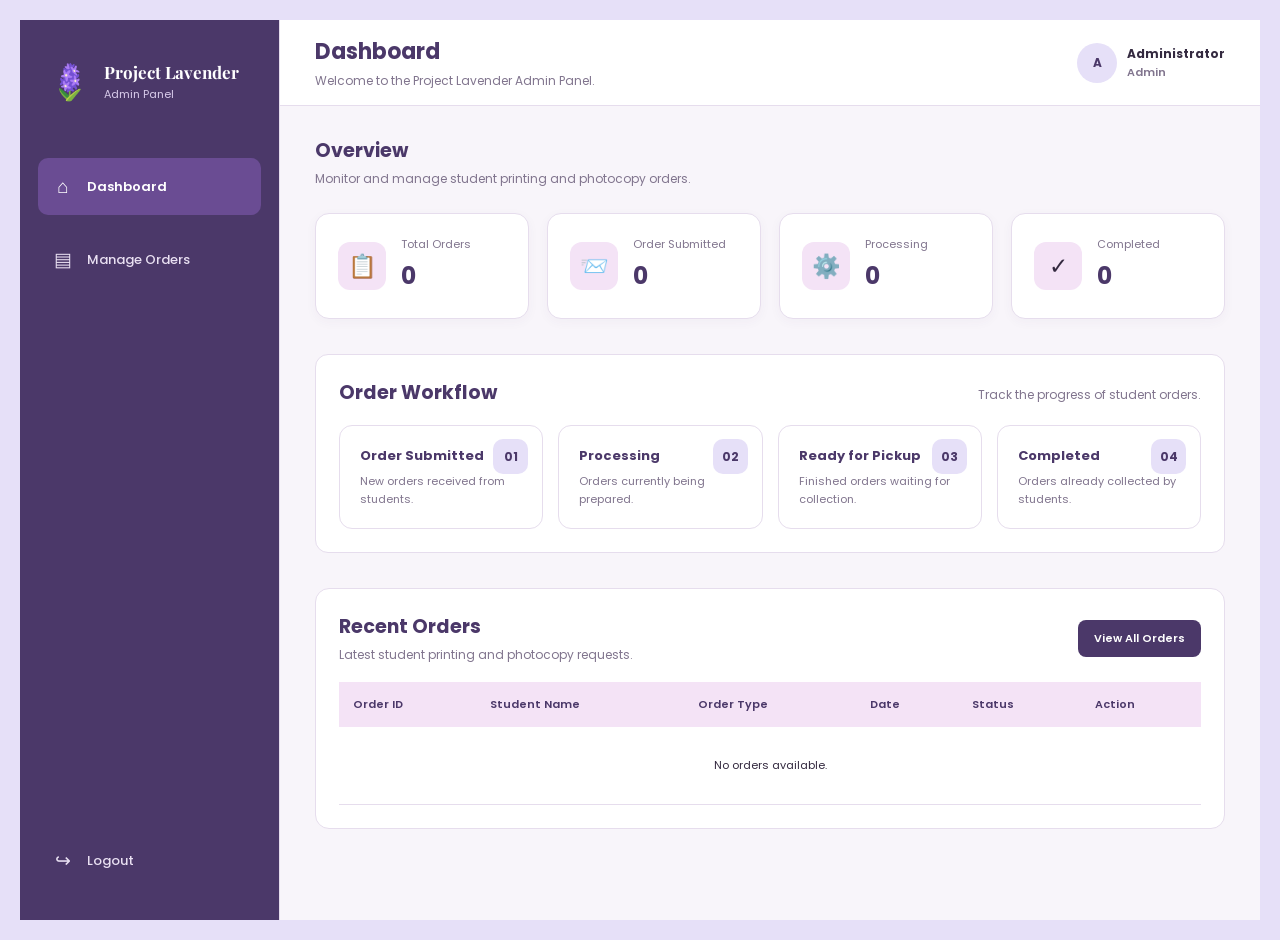
==== admin_dashboard.html @ f56827df "Add files via upload" ====
<!DOCTYPE html>
<html lang="en">
<head>
    <meta charset="UTF-8">
    <meta name="viewport" content="width=device-width, initial-scale=1.0">
    <meta name="theme-color" content="#E6E0F8">

    <title>Admin Dashboard | Project Lavender</title>

    <link rel="stylesheet" href="admin.css">
    <link href="https://fonts.googleapis.com/css2?family=Poppins:wght@400;500;600;700&family=Playfair+Display:wght@600;700&display=swap" rel="stylesheet">
</head>
<body>

    <div class="admin-container">

        <aside class="sidebar" id="sidebar">

            <div class="sidebar-brand">
                <span class="brand-icon">🪻</span>
                <div>
                    <h2>Project Lavender</h2>
                    <p>Admin Panel</p>
                </div>
            </div>

            <nav class="sidebar-nav">
                <a href="admin_dashboard.html" class="nav-link active">
                    <span>⌂</span>
                    Dashboard
                </a>

                <a href="admin_order.html" class="nav-link">
                    <span>▤</span>
                    Manage Orders
                </a>
            </nav>

            <div class="sidebar-bottom">
                <a href="admin_login.html" class="nav-link" id="logoutBtn">
                    <span>↪</span>
                    Logout
                </a>
            </div>

        </aside>

        <main class="main-content">

            <header class="topbar">
                <button type="button" class="menu-toggle" id="menuToggle" aria-label="Toggle navigation">
                    ☰
                </button>

                <div class="topbar-title">
                    <h1>Dashboard</h1>
                    <p>Welcome to the Project Lavender Admin Panel.</p>
                </div>

                <div class="admin-profile">
                    <span class="admin-avatar">A</span>
                    <div>
                        <strong>Administrator</strong>
                        <small>Admin</small>
                    </div>
                </div>
            </header>

            <section class="dashboard-content">

                <div class="welcome-section">
                    <h2>Overview</h2>
                    <p>Monitor and manage student printing and photocopy orders.</p>
                </div>

                <div class="stats-container">

                    <article class="stat-card">
                        <div class="stat-icon">📋</div>
                        <div>
                            <p>Total Orders</p>
                            <h3 id="totalOrders">0</h3>
                        </div>
                    </article>

                    <article class="stat-card">
                        <div class="stat-icon">📨</div>
                        <div>
                            <p>Order Submitted</p>
                            <h3 id="submittedOrders">0</h3>
                        </div>
                    </article>

                    <article class="stat-card">
                        <div class="stat-icon">⚙️</div>
                        <div>
                            <p>Processing</p>
                            <h3 id="processingOrders">0</h3>
                        </div>
                    </article>

                    <article class="stat-card">
                        <div class="stat-icon">✓</div>
                        <div>
                            <p>Completed</p>
                            <h3 id="completedOrders">0</h3>
                        </div>
                    </article>

                </div>

                <section class="workflow-section">
                    <div class="section-heading">
                        <h2>Order Workflow</h2>
                        <p>Track the progress of student orders.</p>
                    </div>

                    <div class="workflow-container">

                        <article class="workflow-card">
                            <span class="workflow-number">01</span>
                            <h3>Order Submitted</h3>
                            <p>New orders received from students.</p>
                        </article>

                        <article class="workflow-card">
                            <span class="workflow-number">02</span>
                            <h3>Processing</h3>
                            <p>Orders currently being prepared.</p>
                        </article>

                        <article class="workflow-card">
                            <span class="workflow-number">03</span>
                            <h3>Ready for Pickup</h3>
                            <p>Finished orders waiting for collection.</p>
                        </article>

                        <article class="workflow-card">
                            <span class="workflow-number">04</span>
                            <h3>Completed</h3>
                            <p>Orders already collected by students.</p>
                        </article>

                    </div>
                </section>

                <section class="recent-orders-section">

                    <div class="section-heading">
                        <div>
                            <h2>Recent Orders</h2>
                            <p>Latest student printing and photocopy requests.</p>
                        </div>

                        <a href="admin_orders.html" class="view-all-btn">View All Orders</a>
                    </div>

                    <div class="table-container">
                        <table class="orders-table">
                            <thead>
                                <tr>
                                    <th>Order ID</th>
                                    <th>Student Name</th>
                                    <th>Order Type</th>
                                    <th>Date</th>
                                    <th>Status</th>
                                    <th>Action</th>
                                </tr>
                            </thead>

                            <tbody id="recentOrders">
                                <tr>
                                    <td colspan="6" class="empty-message">
                                        No orders available.
                                    </td>
                                </tr>
                            </tbody>
                        </table>
                    </div>

                </section>

            </section>

        </main>

    </div>

    <script src="dashboard.js"></script>
</body>
</html>
---- admin.css ----
* {
    margin: 0;
    padding: 0;
    box-sizing: border-box;
}

body {
    min-height: 100vh;
    font-family: "Poppins", sans-serif;
    background: #E6E0F8;
    color: #342A40;
}

.login-container {
    min-height: 100vh;
    display: flex;
    flex-direction: column;
    justify-content: center;
    align-items: center;
    padding: 30px 20px;
}

.login-card {
    width: 100%;
    max-width: 440px;
    padding: 40px;
    background: #FFFFFF;
    border: 1px solid #E6DDED;
    border-radius: 20px;
    box-shadow: 0 12px 35px rgba(75, 56, 105, 0.12);
}

.logo-container {
    text-align: center;
    margin-bottom: 35px;
}

.logo {
    width: 65px;
    height: 65px;
    margin: 0 auto 12px;
    display: flex;
    justify-content: center;
    align-items: center;
    background: #F4E3F6;
    color: #6A4C93;
    border-radius: 50%;
    font-size: 38px;
}

.logo-container h1 {
    font-family: "Playfair Display", serif;
    font-size: 27px;
    color: #4B3869;
}

.logo-container p {
    margin-top: 5px;
    font-size: 11px;
    color: #81758E;
}

.login-heading {
    margin-bottom: 25px;
}

.login-heading h2 {
    font-size: 23px;
    color: #4B3869;
}

.login-heading p {
    margin-top: 5px;
    font-size: 13px;
    color: #81758E;
}

.input-group {
    margin-bottom: 20px;
}

.input-group label {
    display: block;
    margin-bottom: 8px;
    font-size: 13px;
    font-weight: 600;
    color: #4B3869;
}

.input-group input {
    width: 100%;
    height: 48px;
    padding: 0 14px;
    border: 1px solid #E6DDED;
    border-radius: 9px;
    outline: none;
    background: #FCFAFD;
    color: #342A40;
    font-family: "Poppins", sans-serif;
    font-size: 13px;
}

.input-group input:focus {
    border-color: #6A4C93;
    box-shadow: 0 0 0 3px rgba(106, 76, 147, 0.10);
}

.password-container {
    position: relative;
}

.password-container input {
    padding-right: 65px;
}

.toggle-password {
    position: absolute;
    right: 12px;
    top: 50%;
    transform: translateY(-50%);
    border: none;
    background: none;
    color: #6A4C93;
    font-family: "Poppins", sans-serif;
    font-size: 12px;
    font-weight: 600;
    cursor: pointer;
}

.login-button {
    width: 100%;
    height: 48px;
    margin-top: 8px;
    border: none;
    border-radius: 9px;
    background: #4B3869;
    color: white;
    font-family: "Poppins", sans-serif;
    font-size: 14px;
    font-weight: 600;
    cursor: pointer;
    transition: 0.2s ease;
}

.login-button:hover {
    background: #6A4C93;
    transform: translateY(-2px);
}

.login-message {
    min-height: 18px;
    margin-bottom: 8px;
    font-size: 12px;
    text-align: center;
    color: #B42336;
}

.back-link {
    display: block;
    margin-top: 25px;
    text-align: center;
    text-decoration: none;
    color: #6A4C93;
    font-size: 12px;
    font-weight: 500;
}

.back-link:hover {
    text-decoration: underline;
}

footer {
    margin-top: 25px;
    text-align: center;
    color: #81758E;
    font-size: 11px;
}

@media (max-width: 480px) {
    .login-card {
        padding: 30px 22px;
    }

    .logo-container h1 {
        font-size: 24px;
    }
}






* {
    margin: 0;
    padding: 0;
    box-sizing: border-box;
}

body {
    font-family: "Poppins", sans-serif;
    background: #F8F5FA;
    color: #342A40;
}

.dashboard-container {
    display: flex;
    min-height: 100vh;
}

/* SIDEBAR */

.sidebar {
    width: 255px;
    min-height: 100vh;
    padding: 25px 18px;
    background: #FFFFFF;
    border-right: 1px solid #E6DDED;
    display: flex;
    flex-direction: column;
    flex-shrink: 0;
}

.sidebar-logo {
    display: flex;
    align-items: center;
    gap: 12px;
    padding: 5px 8px 30px;
}

.logo-icon {
    width: 43px;
    height: 43px;
    display: flex;
    justify-content: center;
    align-items: center;
    background: #F4E3F6;
    border-radius: 12px;
    color: #6A4C93;
    font-size: 27px;
}

.sidebar-logo h2 {
    font-family: "Playfair Display", serif;
    font-size: 17px;
    color: #4B3869;
}

.sidebar-logo p {
    font-size: 11px;
    color: #81758E;
}

.nav-label {
    margin: 15px 10px 10px;
    color: #A49AAA;
    font-size: 10px;
    font-weight: 600;
    letter-spacing: 1px;
}

.sidebar-nav {
    flex: 1;
}

.nav-link {
    width: 100%;
    display: flex;
    align-items: center;
    gap: 13px;
    padding: 13px 14px;
    margin-bottom: 6px;
    border: none;
    border-radius: 9px;
    background: transparent;
    color: #81758E;
    text-decoration: none;
    font-family: "Poppins", sans-serif;
    font-size: 13px;
    font-weight: 500;
    text-align: left;
    cursor: pointer;
    transition: 0.2s;
}

.nav-link span {
    font-size: 19px;
    width: 22px;
    text-align: center;
}

.nav-link:hover,
.nav-link.active {
    background: #F4E3F6;
    color: #4B3869;
}

.nav-link.active {
    font-weight: 600;
}

.nav-divider {
    height: 1px;
    background: #E6DDED;
    margin: 20px 5px;
}

.logout-link:hover {
    background: #FFF1F2;
    color: #B42336;
}

.sidebar-footer {
    display: flex;
    align-items: center;
    gap: 11px;
    padding: 17px 8px 5px;
    border-top: 1px solid #E6DDED;
}

.admin-avatar {
    width: 38px;
    height: 38px;
    display: flex;
    justify-content: center;
    align-items: center;
    border-radius: 50%;
    background: #6A4C93;
    color: white;
    font-weight: 600;
}

.sidebar-footer strong {
    font-size: 12px;
    color: #4B3869;
}

.sidebar-footer p {
    font-size: 10px;
    color: #81758E;
}

/* MAIN CONTENT */

.main-content {
    flex: 1;
    min-width: 0;
}

.topbar {
    min-height: 85px;
    padding: 18px 35px;
    display: flex;
    align-items: center;
    justify-content: space-between;
    background: #FFFFFF;
    border-bottom: 1px solid #E6DDED;
}

.topbar h1 {
    font-size: 20px;
    color: #4B3869;
}

.topbar p {
    margin-top: 3px;
    font-size: 12px;
    color: #81758E;
}

.admin-profile {
    display: flex;
    align-items: center;
    gap: 10px;
    font-size: 12px;
    font-weight: 600;
    color: #4B3869;
}

.menu-toggle {
    display: none;
    border: none;
    background: none;
    color: #4B3869;
    font-size: 24px;
    cursor: pointer;
}

.dashboard-content {
    padding: 30px 35px;
}

.page-heading,
.section-heading {
    display: flex;
    justify-content: space-between;
    align-items: center;
    gap: 15px;
}

.page-heading {
    margin-bottom: 25px;
}

.page-heading h2,
.section-heading h2 {
    font-size: 19px;
    color: #4B3869;
}

.page-heading p,
.section-heading p {
    margin-top: 5px;
    font-size: 12px;
    color: #81758E;
}

.primary-button {
    padding: 11px 17px;
    border-radius: 8px;
    background: #4B3869;
    color: #FFFFFF;
    text-decoration: none;
    font-size: 12px;
    font-weight: 600;
    transition: 0.2s;
}

.primary-button:hover {
    background: #6A4C93;
}

/* STATISTICS */

.stats-grid {
    display: grid;
    grid-template-columns: repeat(4, minmax(0, 1fr));
    gap: 18px;
    margin-bottom: 30px;
}

.stat-card {
    display: flex;
    align-items: center;
    gap: 14px;
    padding: 20px 16px;
    background: #FFFFFF;
    border: 1px solid #E6DDED;
    border-radius: 13px;
    box-shadow: 0 4px 12px rgba(75, 56, 105, 0.04);
}

.stat-icon {
    width: 45px;
    height: 45px;
    flex-shrink: 0;
    display: flex;
    justify-content: center;
    align-items: center;
    border-radius: 12px;
    font-size: 21px;
}

.purple {
    background: #F0E9FA;
    color: #6A4C93;
}

.orange {
    background: #FFF0DC;
    color: #D98A24;
}

.blue {
    background: #E5F0FF;
    color: #3978C5;
}

.green {
    background: #E4F6EA;
    color: #29975A;
}

.stat-card p {
    font-size: 11px;
    color: #81758E;
}

.stat-card h3 {
    margin: 3px 0;
    font-size: 25px;
    color: #4B3869;
}

.stat-card span {
    font-size: 9px;
    color: #A49AAA;
}

/* ORDERS TABLE */

.orders-section,
.workflow-section {
    padding: 23px;
    margin-bottom: 25px;
    background: #FFFFFF;
    border: 1px solid #E6DDED;
    border-radius: 13px;
}

.section-heading {
    margin-bottom: 20px;
}

.view-all {
    color: #6A4C93;
    text-decoration: none;
    font-size: 12px;
    font-weight: 600;
}

.view-all:hover {
    text-decoration: underline;
}

.table-container {
    width: 100%;
    overflow-x: auto;
}

table {
    width: 100%;
    min-width: 700px;
    border-collapse: collapse;
}

thead {
    background: #F8F5FA;
}

th {
    padding: 13px 12px;
    color: #81758E;
    font-size: 11px;
    font-weight: 600;
    text-align: left;
}

td {
    padding: 15px 12px;
    border-bottom: 1px solid #F0EBF3;
    font-size: 11px;
    color: #4B3869;
}

.empty-row {
    padding: 35px;
    text-align: center;
    color: #A49AAA;
}

.status {
    display: inline-block;
    padding: 6px 10px;
    border-radius: 20px;
    font-size: 10px;
    font-weight: 600;
}

.status-submitted {
    background: #FFF0DC;
    color: #B7791F;
}

.status-processing {
    background: #E5F0FF;
    color: #3978C5;
}

.status-ready {
    background: #E4F6EA;
    color: #29975A;
}

.status-completed {
    background: #F0E9FA;
    color: #6A4C93;
}

.action-link {
    color: #6A4C93;
    text-decoration: none;
    font-size: 11px;
    font-weight: 600;
}

.action-link:hover {
    text-decoration: underline;
}

/* ORDER WORKFLOW */

.workflow-grid {
    display: grid;
    grid-template-columns: repeat(4, minmax(0, 1fr));
    gap: 15px;
}

.workflow-card {
    position: relative;
    padding: 20px 16px;
    border: 1px solid #E6DDED;
    border-radius: 11px;
    background: #FCFAFD;
}

.workflow-number {
    position: absolute;
    top: 13px;
    right: 14px;
    color: #D5CBDD;
    font-size: 12px;
    font-weight: 700;
}

.workflow-icon {
    width: 40px;
    height: 40px;
    display: flex;
    align-items: center;
    justify-content: center;
    margin-bottom: 15px;
    border-radius: 10px;
    font-size: 19px;
}

.workflow-card h3 {
    margin-bottom: 7px;
    color: #4B3869;
    font-size: 12px;
}

.workflow-card p {
    color: #81758E;
    font-size: 10px;
    line-height: 1.7;
}

/* RESPONSIVE DESIGN */

@media (max-width: 1100px) {
    .stats-grid {
        grid-template-columns: repeat(2, 1fr);
    }

    .workflow-grid {
        grid-template-columns: repeat(2, 1fr);
    }
}

@media (max-width: 750px) {
    .sidebar {
        position: fixed;
        top: 0;
        left: -270px;
        z-index: 100;
        width: 255px;
        transition: 0.3s;
        box-shadow: 5px 0 20px rgba(0, 0, 0, 0.08);
    }

    .sidebar.show {
        left: 0;
    }

    .menu-toggle {
        display: block;
        margin-right: 12px;
    }

    .topbar {
        justify-content: flex-start;
        padding: 18px 20px;
    }

    .admin-profile {
        margin-left: auto;
    }

    .dashboard-content {
        padding: 25px 18px;
    }
}

@media (max-width: 500px) {
    .stats-grid {
        grid-template-columns: 1fr;
    }

    .workflow-grid {
        grid-template-columns: 1fr;
    }

    .page-heading {
        align-items: flex-start;
        flex-direction: column;
    }

    .page-heading h2 {
        font-size: 18px;
    }

    .admin-profile span {
        display: none;
    }

    .orders-section,
    .workflow-section {
        padding: 16px;
    }
}



















* {
    margin: 0;
    padding: 0;
    box-sizing: border-box;
}

body {
    font-family: "Poppins", sans-serif;
    background: #F8F5FA;
    color: #342A40;
}

.dashboard-container {
    display: flex;
    min-height: 100vh;
}

/* SIDEBAR */

.sidebar {
    width: 255px;
    min-height: 100vh;
    padding: 25px 18px;
    background: #FFFFFF;
    border-right: 1px solid #E6DDED;
    display: flex;
    flex-direction: column;
    flex-shrink: 0;
}

.sidebar-logo {
    display: flex;
    align-items: center;
    gap: 12px;
    padding: 5px 8px 30px;
}

.logo-icon {
    width: 43px;
    height: 43px;
    display: flex;
    justify-content: center;
    align-items: center;
    background: #F4E3F6;
    border-radius: 12px;
    color: #6A4C93;
    font-size: 27px;
}

.sidebar-logo h2 {
    font-family: "Playfair Display", serif;
    font-size: 17px;
    color: #4B3869;
}

.sidebar-logo p {
    font-size: 11px;
    color: #81758E;
}

.nav-label {
    margin: 15px 10px 10px;
    color: #A49AAA;
    font-size: 10px;
    font-weight: 600;
    letter-spacing: 1px;
}

.sidebar-nav {
    flex: 1;
}

.nav-link {
    width: 100%;
    display: flex;
    align-items: center;
    gap: 13px;
    padding: 13px 14px;
    margin-bottom: 6px;
    border: none;
    border-radius: 9px;
    background: transparent;
    color: #81758E;
    text-decoration: none;
    font-family: "Poppins", sans-serif;
    font-size: 13px;
    font-weight: 500;
    text-align: left;
    cursor: pointer;
    transition: 0.2s;
}

.nav-link span {
    font-size: 19px;
    width: 22px;
    text-align: center;
}

.nav-link:hover,
.nav-link.active {
    background: #F4E3F6;
    color: #4B3869;
}

.nav-link.active {
    font-weight: 600;
}

.nav-divider {
    height: 1px;
    background: #E6DDED;
    margin: 20px 5px;
}

.logout-link:hover {
    background: #FFF1F2;
    color: #B42336;
}

.sidebar-footer {
    display: flex;
    align-items: center;
    gap: 11px;
    padding: 17px 8px 5px;
    border-top: 1px solid #E6DDED;
}

.admin-avatar {
    width: 38px;
    height: 38px;
    display: flex;
    justify-content: center;
    align-items: center;
    border-radius: 50%;
    background: #6A4C93;
    color: white;
    font-weight: 600;
}

.sidebar-footer strong {
    font-size: 12px;
    color: #4B3869;
}

.sidebar-footer p {
    font-size: 10px;
    color: #81758E;
}

/* MAIN CONTENT */

.main-content {
    flex: 1;
    min-width: 0;
}

.topbar {
    min-height: 85px;
    padding: 18px 35px;
    display: flex;
    align-items: center;
    justify-content: space-between;
    background: #FFFFFF;
    border-bottom: 1px solid #E6DDED;
}

.topbar h1 {
    font-size: 20px;
    color: #4B3869;
}

.topbar p {
    margin-top: 3px;
    font-size: 12px;
    color: #81758E;
}

.admin-profile {
    display: flex;
    align-items: center;
    gap: 10px;
    font-size: 12px;
    font-weight: 600;
    color: #4B3869;
}

.menu-toggle {
    display: none;
    border: none;
    background: none;
    color: #4B3869;
    font-size: 24px;
    cursor: pointer;
}

.dashboard-content {
    padding: 30px 35px;
}

.page-heading,
.section-heading {
    display: flex;
    justify-content: space-between;
    align-items: center;
    gap: 15px;
}

.page-heading {
    margin-bottom: 25px;
}

.page-heading h2,
.section-heading h2 {
    font-size: 19px;
    color: #4B3869;
}

.page-heading p,
.section-heading p {
    margin-top: 5px;
    font-size: 12px;
    color: #81758E;
}

.primary-button {
    padding: 11px 17px;
    border-radius: 8px;
    background: #4B3869;
    color: #FFFFFF;
    text-decoration: none;
    font-size: 12px;
    font-weight: 600;
    transition: 0.2s;
}

.primary-button:hover {
    background: #6A4C93;
}

/* STATISTICS */

.stats-grid {
    display: grid;
    grid-template-columns: repeat(4, minmax(0, 1fr));
    gap: 18px;
    margin-bottom: 30px;
}

.stat-card {
    display: flex;
    align-items: center;
    gap: 14px;
    padding: 20px 16px;
    background: #FFFFFF;
    border: 1px solid #E6DDED;
    border-radius: 13px;
    box-shadow: 0 4px 12px rgba(75, 56, 105, 0.04);
}

.stat-icon {
    width: 45px;
    height: 45px;
    flex-shrink: 0;
    display: flex;
    justify-content: center;
    align-items: center;
    border-radius: 12px;
    font-size: 21px;
}

.purple {
    background: #F0E9FA;
    color: #6A4C93;
}

.orange {
    background: #FFF0DC;
    color: #D98A24;
}

.blue {
    background: #E5F0FF;
    color: #3978C5;
}

.green {
    background: #E4F6EA;
    color: #29975A;
}

.stat-card p {
    font-size: 11px;
    color: #81758E;
}

.stat-card h3 {
    margin: 3px 0;
    font-size: 25px;
    color: #4B3869;
}

.stat-card span {
    font-size: 9px;
    color: #A49AAA;
}

/* ORDERS TABLE */

.orders-section,
.workflow-section {
    padding: 23px;
    margin-bottom: 25px;
    background: #FFFFFF;
    border: 1px solid #E6DDED;
    border-radius: 13px;
}

.section-heading {
    margin-bottom: 20px;
}

.view-all {
    color: #6A4C93;
    text-decoration: none;
    font-size: 12px;
    font-weight: 600;
}

.view-all:hover {
    text-decoration: underline;
}

.table-container {
    width: 100%;
    overflow-x: auto;
}

table {
    width: 100%;
    min-width: 700px;
    border-collapse: collapse;
}

thead {
    background: #F8F5FA;
}

th {
    padding: 13px 12px;
    color: #81758E;
    font-size: 11px;
    font-weight: 600;
    text-align: left;
}

td {
    padding: 15px 12px;
    border-bottom: 1px solid #F0EBF3;
    font-size: 11px;
    color: #4B3869;
}

.empty-row {
    padding: 35px;
    text-align: center;
    color: #A49AAA;
}

.status {
    display: inline-block;
    padding: 6px 10px;
    border-radius: 20px;
    font-size: 10px;
    font-weight: 600;
}

.status-submitted {
    background: #FFF0DC;
    color: #B7791F;
}

.status-processing {
    background: #E5F0FF;
    color: #3978C5;
}

.status-ready {
    background: #E4F6EA;
    color: #29975A;
}

.status-completed {
    background: #F0E9FA;
    color: #6A4C93;
}

.action-link {
    color: #6A4C93;
    text-decoration: none;
    font-size: 11px;
    font-weight: 600;
}

.action-link:hover {
    text-decoration: underline;
}

/* ORDER WORKFLOW */

.workflow-grid {
    display: grid;
    grid-template-columns: repeat(4, minmax(0, 1fr));
    gap: 15px;
}

.workflow-card {
    position: relative;
    padding: 20px 16px;
    border: 1px solid #E6DDED;
    border-radius: 11px;
    background: #FCFAFD;
}

.workflow-number {
    position: absolute;
    top: 13px;
    right: 14px;
    color: #D5CBDD;
    font-size: 12px;
    font-weight: 700;
}

.workflow-icon {
    width: 40px;
    height: 40px;
    display: flex;
    align-items: center;
    justify-content: center;
    margin-bottom: 15px;
    border-radius: 10px;
    font-size: 19px;
}

.workflow-card h3 {
    margin-bottom: 7px;
    color: #4B3869;
    font-size: 12px;
}

.workflow-card p {
    color: #81758E;
    font-size: 10px;
    line-height: 1.7;
}

/* RESPONSIVE DESIGN */

@media (max-width: 1100px) {
    .stats-grid {
        grid-template-columns: repeat(2, 1fr);
    }

    .workflow-grid {
        grid-template-columns: repeat(2, 1fr);
    }
}

@media (max-width: 750px) {
    .sidebar {
        position: fixed;
        top: 0;
        left: -270px;
        z-index: 100;
        width: 255px;
        transition: 0.3s;
        box-shadow: 5px 0 20px rgba(0, 0, 0, 0.08);
    }

    .sidebar.show {
        left: 0;
    }

    .menu-toggle {
        display: block;
        margin-right: 12px;
    }

    .topbar {
        justify-content: flex-start;
        padding: 18px 20px;
    }

    .admin-profile {
        margin-left: auto;
    }

    .dashboard-content {
        padding: 25px 18px;
    }
}

@media (max-width: 500px) {
    .stats-grid {
        grid-template-columns: 1fr;
    }

    .workflow-grid {
        grid-template-columns: 1fr;
    }

    .page-heading {
        align-items: flex-start;
        flex-direction: column;
    }

    .page-heading h2 {
        font-size: 18px;
    }

    .admin-profile span {
        display: none;
    }

    .orders-section,
    .workflow-section {
        padding: 16px;
    }
}














* {
    margin: 0;
    padding: 0;
    box-sizing: border-box;
}

body {
    font-family: 'Poppins', sans-serif;
    background: #F8F5FA;
    color: #342A40;
}

.orders-content {
    padding: 30px;
}

.page-heading {
    margin-bottom: 25px;
}

.page-heading h1 {
    font-size: 26px;
    color: #342A40;
    margin-bottom: 6px;
}

.page-heading p {
    font-size: 13px;
    color: #81758E;
}

.order-summary {
    display: grid;
    grid-template-columns: repeat(5, 1fr);
    gap: 15px;
    margin-bottom: 25px;
}

.summary-card {
    background: #FFFFFF;
    border: 1px solid #E6DDED;
    border-radius: 12px;
    padding: 20px;
    box-shadow: 0 3px 10px rgba(75, 56, 105, 0.04);
}

.summary-card span {
    color: #81758E;
    font-size: 12px;
}

.summary-card h2 {
    color: #4B3869;
    font-size: 27px;
    margin-top: 8px;
}

.summary-card.submitted h2 {
    color: #D18A32;
}

.summary-card.processing h2 {
    color: #4779B8;
}

.summary-card.ready h2 {
    color: #8B65B8;
}

.summary-card.completed h2 {
    color: #39966C;
}

.orders-panel {
    background: #FFFFFF;
    border: 1px solid #E6DDED;
    border-radius: 14px;
    padding: 22px;
    box-shadow: 0 3px 12px rgba(75, 56, 105, 0.04);
}

.orders-panel-heading {
    margin-bottom: 20px;
}

.orders-panel-heading h2 {
    font-size: 18px;
    color: #342A40;
    margin-bottom: 5px;
}

.orders-panel-heading p {
    font-size: 12px;
    color: #81758E;
}

.orders-toolbar {
    display: flex;
    align-items: center;
    gap: 12px;
    margin-bottom: 20px;
    flex-wrap: wrap;
}

.search-box {
    display: flex;
    align-items: center;
    gap: 8px;
    flex: 1;
    min-width: 220px;
    border: 1px solid #E6DDED;
    border-radius: 8px;
    padding: 0 12px;
    background: #FFFFFF;
}

.search-box span {
    color: #81758E;
    font-size: 22px;
}

.search-box input {
    width: 100%;
    border: none;
    outline: none;
    padding: 12px 0;
    font-family: inherit;
    font-size: 12px;
    background: transparent;
    color: #342A40;
}

.orders-toolbar select {
    border: 1px solid #E6DDED;
    border-radius: 8px;
    padding: 12px;
    font-family: inherit;
    font-size: 12px;
    color: #4B3869;
    background: #FFFFFF;
    outline: none;
    cursor: pointer;
}

.orders-toolbar select:focus,
.status-update select:focus {
    border-color: #8B65B8;
}

.table-container {
    width: 100%;
    overflow-x: auto;
}

table {
    width: 100%;
    border-collapse: collapse;
    min-width: 750px;
}

thead {
    background: #F8F5FA;
}

th {
    color: #81758E;
    font-size: 11px;
    font-weight: 600;
    text-align: left;
    padding: 15px 12px;
    white-space: nowrap;
}

td {
    color: #4B3869;
    font-size: 12px;
    padding: 16px 12px;
    border-bottom: 1px solid #F0EAF3;
    white-space: nowrap;
}

tbody tr:hover {
    background: #FCFAFD;
}

.order-id {
    font-weight: 600;
    color: #6A4C93;
}

.status-badge {
    display: inline-block;
    padding: 6px 10px;
    border-radius: 20px;
    font-size: 10px;
    font-weight: 600;
    white-space: nowrap;
}

.status-submitted {
    background: #FFF2DF;
    color: #B77925;
}

.status-processing {
    background: #E8F1FF;
    color: #4779B8;
}

.status-ready {
    background: #F0E8FA;
    color: #8055AA;
}

.status-completed {
    background: #E4F5EC;
    color: #39966C;
}

.view-order {
    background: #F0EAF7;
    color: #6A4C93;
    border: none;
    border-radius: 6px;
    padding: 8px 12px;
    font-family: inherit;
    font-size: 11px;
    font-weight: 600;
    cursor: pointer;
    transition: 0.2s;
}

.view-order:hover {
    background: #E6DDED;
}

.empty-row {
    text-align: center;
    padding: 35px;
    color: #81758E;
}

.orders-footer {
    padding-top: 15px;
    color: #81758E;
    font-size: 11px;
}

/* Order Details Modal */

.modal-overlay {
    display: none;
    position: fixed;
    inset: 0;
    background: rgba(35, 24, 48, 0.55);
    z-index: 1000;
    align-items: center;
    justify-content: center;
    padding: 20px;
}

.modal-overlay.show {
    display: flex;
}

.order-modal {
    background: #FFFFFF;
    width: 100%;
    max-width: 550px;
    border-radius: 15px;
    overflow: hidden;
    max-height: 90vh;
    overflow-y: auto;
    box-shadow: 0 10px 35px rgba(35, 24, 48, 0.18);
    animation: modalOpen 0.2s ease;
}

@keyframes modalOpen {
    from {
        opacity: 0;
        transform: translateY(10px);
    }

    to {
        opacity: 1;
        transform: translateY(0);
    }
}

.modal-header {
    display: flex;
    align-items: center;
    justify-content: space-between;
    padding: 22px;
    border-bottom: 1px solid #E6DDED;
}

.modal-header span {
    color: #8B65B8;
    font-size: 10px;
    font-weight: 700;
    letter-spacing: 1px;
}

.modal-header h2 {
    color: #342A40;
    font-size: 20px;
    margin-top: 5px;
}

.close-modal {
    border: none;
    background: none;
    color: #81758E;
    font-size: 28px;
    cursor: pointer;
    line-height: 1;
}

.close-modal:hover {
    color: #4B3869;
}

.modal-body {
    padding: 22px;
}

.detail-grid {
    display: grid;
    grid-template-columns: 1fr 1fr;
    gap: 20px;
}

.detail-grid label,
.file-details label,
.status-update label {
    display: block;
    color: #81758E;
    font-size: 11px;
    margin-bottom: 6px;
}

.detail-grid p,
.file-details p {
    color: #342A40;
    font-size: 13px;
    font-weight: 600;
    overflow-wrap: anywhere;
}

.file-details {
    margin-top: 22px;
    padding: 15px;
    background: #F8F5FA;
    border-radius: 9px;
}

.status-update {
    margin-top: 22px;
}

.status-update select {
    width: 100%;
    padding: 12px;
    border: 1px solid #E6DDED;
    border-radius: 8px;
    color: #4B3869;
    font-family: inherit;
    font-size: 12px;
    background: #FFFFFF;
    outline: none;
    cursor: pointer;
}

.modal-actions {
    display: flex;
    justify-content: flex-end;
    gap: 10px;
    padding: 18px 22px;
    border-top: 1px solid #E6DDED;
}

.cancel-button,
.save-button {
    padding: 11px 18px;
    border-radius: 7px;
    font-family: inherit;
    font-size: 12px;
    font-weight: 600;
    cursor: pointer;
    transition: 0.2s;
}

.cancel-button {
    background: #F4F0F7;
    color: #6A4C93;
    border: none;
}

.cancel-button:hover {
    background: #E6DDED;
}

.save-button {
    background: #6A4C93;
    color: #FFFFFF;
    border: none;
}

.save-button:hover {
    background: #4B3869;
}

/* Responsive Design */

@media (max-width: 1100px) {
    .order-summary {
        grid-template-columns: repeat(3, 1fr);
    }
}

@media (max-width: 750px) {
    .orders-content {
        padding: 20px;
    }

    .order-summary {
        grid-template-columns: repeat(2, 1fr);
    }

    .orders-panel {
        padding: 15px;
    }

    .orders-toolbar {
        flex-direction: column;
        align-items: stretch;
    }

    .orders-toolbar select {
        width: 100%;
    }

    .search-box {
        width: 100%;
    }
}

@media (max-width: 480px) {
    .orders-content {
        padding: 15px;
    }

    .page-heading h1 {
        font-size: 22px;
    }

    .order-summary {
        gap: 10px;
    }

    .summary-card {
        padding: 14px;
    }

    .summary-card h2 {
        font-size: 22px;
    }

    .detail-grid {
        grid-template-columns: 1fr;
        gap: 15px;
    }

    .modal-actions {
        flex-direction: column-reverse;
    }

    .modal-actions button {
        width: 100%;
    }
}



* {
    margin: 0;
    padding: 0;
    box-sizing: border-box;
}

body {
    font-family: 'Poppins', sans-serif;
    background: #E6E0F8;
    min-height: 100vh;
    display: flex;
    justify-content: center;
    align-items: center;
    padding: 30px 15px;
    color: #342A40;
}

.register-container {
    width: 100%;
    max-width: 480px;
    text-align: center;
}

.register-card {
    background: #FFFFFF;
    padding: 35px 38px;
    border-radius: 18px;
    border: 1px solid #E6DDED;
    box-shadow: 0 10px 35px rgba(75, 56, 105, 0.10);
}

.logo-container {
    margin-bottom: 28px;
}

.logo {
    width: 60px;
    height: 60px;
    background: #F4E3F6;
    border-radius: 17px;
    display: flex;
    align-items: center;
    justify-content: center;
    font-size: 30px;
    margin: 0 auto 13px;
}

.logo-container h1 {
    font-family: 'Playfair Display', serif;
    color: #4B3869;
    font-size: 26px;
    margin-bottom: 6px;
}

.logo-container p {
    color: #81758E;
    font-size: 10px;
    line-height: 1.6;
}

.register-heading {
    text-align: left;
    margin-bottom: 23px;
}

.register-heading h2 {
    color: #342A40;
    font-size: 21px;
    margin-bottom: 5px;
}

.register-heading p {
    color: #81758E;
    font-size: 11px;
    line-height: 1.6;
}

.input-group {
    text-align: left;
    margin-bottom: 16px;
}

.input-group label {
    display: block;
    color: #4B3869;
    font-size: 11px;
    font-weight: 600;
    margin-bottom: 7px;
}

.input-group input {
    width: 100%;
    height: 45px;
    padding: 0 13px;
    border: 1px solid #E6DDED;
    border-radius: 8px;
    outline: none;
    background: #FFFFFF;
    color: #342A40;
    font-family: inherit;
    font-size: 11px;
    transition: 0.2s;
}

.input-group input:focus {
    border-color: #8B65B8;
    box-shadow: 0 0 0 3px rgba(139, 101, 184, 0.10);
}

.input-group input::placeholder {
    color: #B2A7BD;
}

.password-container {
    position: relative;
}

.password-container input {
    padding-right: 65px;
}

.toggle-password {
    position: absolute;
    right: 12px;
    top: 50%;
    transform: translateY(-50%);
    border: none;
    background: none;
    color: #6A4C93;
    font-family: inherit;
    font-size: 10px;
    font-weight: 600;
    cursor: pointer;
}

.register-message {
    min-height: 18px;
    color: #C04455;
    font-size: 11px;
    text-align: left;
    margin-bottom: 8px;
}

.register-button {
    width: 100%;
    height: 47px;
    border: none;
    border-radius: 8px;
    background: #6A4C93;
    color: #FFFFFF;
    font-family: inherit;
    font-size: 12px;
    font-weight: 600;
    cursor: pointer;
    display: flex;
    justify-content: center;
    align-items: center;
    gap: 10px;
    transition: 0.2s;
}

.register-button:hover {
    background: #4B3869;
    transform: translateY(-1px);
}

.register-button span {
    font-size: 17px;
}

.login-link {
    color: #81758E;
    font-size: 11px;
    margin-top: 22px;
}

.login-link a {
    color: #6A4C93;
    font-weight: 600;
    text-decoration: none;
    margin-left: 3px;
}

.login-link a:hover {
    text-decoration: underline;
}

.back-link {
    display: inline-block;
    margin-top: 18px;
    color: #6A4C93;
    font-size: 10px;
    text-decoration: none;
    font-weight: 500;
}

.back-link:hover {
    color: #4B3869;
    text-decoration: underline;
}

footer {
    margin-top: 22px;
    color: #81758E;
    font-size: 10px;
}

@media (max-width: 480px) {
    body {
        padding: 20px 12px;
    }

    .register-card {
        padding: 28px 22px;
    }

    .logo-container h1 {
        font-size: 23px;
    }

    .register-heading h2 {
        font-size: 19px;
    }
}






* {
    margin: 0;
    padding: 0;
    box-sizing: border-box;
}

body {
    font-family: 'Poppins', sans-serif;
    background: #E6E0F8;
    min-height: 100vh;
    display: flex;
    align-items: center;
    justify-content: center;
    padding: 20px;
    color: #342A40;
}

.login-container {
    width: 100%;
    max-width: 450px;
}

.login-card {
    background: #FFFFFF;
    padding: 40px;
    border-radius: 20px;
    box-shadow: 0 8px 30px rgba(75, 56, 105, 0.12);
    text-align: center;
}

.login-logo {
    font-size: 45px;
    margin-bottom: 10px;
}

.login-card h1 {
    font-family: 'Playfair Display', serif;
    color: #4B3869;
    font-size: 28px;
}

.login-subtitle {
    color: #81758E;
    margin-bottom: 30px;
}

.login-card h2 {
    color: #4B3869;
    margin-bottom: 8px;
}

.login-description {
    color: #81758E;
    font-size: 13px;
    margin-bottom: 25px;
}

.form-group {
    text-align: left;
    margin-bottom: 18px;
}

.form-group label {
    display: block;
    font-size: 13px;
    font-weight: 600;
    margin-bottom: 8px;
}

.form-group input {
    width: 100%;
    padding: 13px;
    border: 1px solid #E6DDED;
    border-radius: 10px;
    outline: none;
    font-family: inherit;
}

.form-group input:focus {
    border-color: #6A4C93;
    box-shadow: 0 0 0 3px rgba(106, 76, 147, 0.12);
}

.password-wrapper {
    display: flex;
    align-items: center;
    gap: 8px;
}

.password-wrapper input {
    flex: 1;
    min-width: 0;
}

.password-wrapper button {
    border: none;
    background: transparent;
    color: #6A4C93;
    font-weight: 600;
    cursor: pointer;
}

.login-btn {
    width: 100%;
    padding: 14px;
    border: none;
    border-radius: 10px;
    background: #4B3869;
    color: white;
    font-family: inherit;
    font-weight: 600;
    cursor: pointer;
    margin-top: 10px;
}

.login-btn:hover {
    background: #6A4C93;
}

.form-message {
    font-size: 12px;
    margin-top: 10px;
}

.create_admin {
    margin-top: 22px;
    font-size: 13px;
}

.create_admin a,
.back-link {
    color: #6A4C93;
    text-decoration: none;
    font-weight: 600;
}

.back-link {
    display: inline-block;
    margin-top: 18px;
    font-size: 12px;
}






.admin-container {
    display: flex;
    min-height: 100vh;
    width: 100%;
    background: #F8F5FA;
}

.sidebar {
    width: 260px;
    min-height: 100vh;
    background: #4B3869;
    color: #FFFFFF;
    padding: 25px 18px;
    display: flex;
    flex-direction: column;
    flex-shrink: 0;
}

.sidebar-brand {
    display: flex;
    align-items: center;
    gap: 12px;
    padding: 10px;
    margin-bottom: 40px;
}

.brand-icon {
    font-size: 35px;
}

.sidebar-brand h2 {
    font-family: 'Playfair Display', serif;
    font-size: 17px;
}

.sidebar-brand p {
    font-size: 11px;
    color: #D8CBEA;
    margin-top: 3px;
}

.sidebar-nav {
    display: flex;
    flex-direction: column;
    gap: 10px;
}

.nav-link {
    display: flex;
    align-items: center;
    gap: 13px;
    padding: 14px;
    color: #E9E0F2;
    text-decoration: none;
    border-radius: 10px;
    font-size: 13px;
    transition: 0.3s;
}

.nav-link span {
    font-size: 19px;
}

.nav-link:hover,
.nav-link.active {
    background: #6A4C93;
    color: #FFFFFF;
}

.sidebar-bottom {
    margin-top: auto;
}

.main-content {
    flex: 1;
    min-width: 0;
}

.topbar {
    min-height: 85px;
    background: #FFFFFF;
    display: flex;
    align-items: center;
    justify-content: space-between;
    padding: 15px 35px;
    border-bottom: 1px solid #E6DDED;
    gap: 20px;
}

.topbar-title h1 {
    color: #4B3869;
    font-size: 22px;
}

.topbar-title p {
    color: #81758E;
    font-size: 12px;
    margin-top: 4px;
}

.admin-profile {
    display: flex;
    align-items: center;
    gap: 10px;
}

.admin-avatar {
    width: 40px;
    height: 40px;
    background: #E6E0F8;
    color: #4B3869;
    border-radius: 50%;
    display: flex;
    justify-content: center;
    align-items: center;
    font-weight: 700;
}

.admin-profile strong {
    display: block;
    color: #342A40;
    font-size: 12px;
}

.admin-profile small {
    color: #81758E;
    font-size: 11px;
}

.menu-toggle {
    display: none;
    background: none;
    border: none;
    font-size: 25px;
    color: #4B3869;
    cursor: pointer;
}

.dashboard-content {
    padding: 30px 35px;
}

.welcome-section {
    margin-bottom: 25px;
}

.welcome-section h2,
.section-heading h2 {
    color: #4B3869;
    font-size: 19px;
}

.welcome-section p,
.section-heading p {
    color: #81758E;
    font-size: 12px;
    margin-top: 5px;
}

.stats-container {
    display: grid;
    grid-template-columns: repeat(4, minmax(0, 1fr));
    gap: 18px;
    margin-bottom: 35px;
}

.stat-card {
    background: #FFFFFF;
    padding: 22px;
    border-radius: 14px;
    border: 1px solid #E6DDED;
    display: flex;
    align-items: center;
    gap: 15px;
    box-shadow: 0 3px 12px rgba(75, 56, 105, 0.04);
}

.stat-icon {
    width: 48px;
    height: 48px;
    border-radius: 12px;
    background: #F4E3F6;
    display: flex;
    align-items: center;
    justify-content: center;
    font-size: 23px;
    flex-shrink: 0;
}

.stat-card p {
    color: #81758E;
    font-size: 11px;
}

.stat-card h3 {
    color: #4B3869;
    font-size: 24px;
    margin-top: 5px;
}

.workflow-section {
    margin-bottom: 35px;
}

.section-heading {
    margin-bottom: 18px;
}

.workflow-container {
    display: grid;
    grid-template-columns: repeat(4, minmax(0, 1fr));
    gap: 15px;
}

.workflow-card {
    background: #FFFFFF;
    padding: 20px;
    border-radius: 13px;
    border: 1px solid #E6DDED;
}

.workflow-number {
    display: inline-flex;
    width: 35px;
    height: 35px;
    align-items: center;
    justify-content: center;
    background: #E6E0F8;
    color: #4B3869;
    border-radius: 10px;
    font-weight: 700;
    font-size: 12px;
    margin-bottom: 15px;
}

.workflow-card h3 {
    color: #4B3869;
    font-size: 13px;
    margin-bottom: 7px;
}

.workflow-card p {
    color: #81758E;
    font-size: 11px;
    line-height: 1.6;
}

.recent-orders-section {
    background: #FFFFFF;
    padding: 23px;
    border: 1px solid #E6DDED;
    border-radius: 14px;
}

.recent-orders-section .section-heading {
    display: flex;
    justify-content: space-between;
    align-items: center;
    gap: 15px;
}

.view-all-btn {
    background: #4B3869;
    color: #FFFFFF;
    padding: 10px 16px;
    border-radius: 8px;
    text-decoration: none;
    font-size: 11px;
    font-weight: 600;
}

.view-all-btn:hover {
    background: #6A4C93;
}

.table-container {
    width: 100%;
    overflow-x: auto;
}

.orders-table {
    width: 100%;
    border-collapse: collapse;
    min-width: 650px;
}

.orders-table th {
    background: #F4E3F6;
    color: #4B3869;
    padding: 14px;
    text-align: left;
    font-size: 11px;
    font-weight: 600;
}

.orders-table td {
    padding: 14px;
    border-bottom: 1px solid #E6DDED;
    color: #342A40;
    font-size: 11px;
}

.empty-message {
    text-align: center;
    color: #81758E;
    padding: 30px !important;
}

@media (max-width: 1100px) {
    .stats-container {
        grid-template-columns: repeat(2, minmax(0, 1fr));
    }

    .workflow-container {
        grid-template-columns: repeat(2, minmax(0, 1fr));
    }
}

@media (max-width: 768px) {
    .sidebar {
        position: fixed;
        left: -270px;
        top: 0;
        z-index: 1000;
        height: 100vh;
        transition: left 0.3s ease;
    }

    .sidebar.show {
        left: 0;
    }

    .main-content {
        width: 100%;
    }

    .topbar {
        padding: 15px 18px;
    }

    .menu-toggle {
        display: block;
    }

    .dashboard-content {
        padding: 22px 16px;
    }

    .admin-profile {
        display: none;
    }
}

@media (max-width: 480px) {
    .stats-container,
    .workflow-container {
        grid-template-columns: 1fr;
    }

    .recent-orders-section {
        padding: 15px;
    }

    .recent-orders-section .section-heading {
        align-items: flex-start;
        flex-direction: column;
    }

    .topbar-title h1 {
        font-size: 18px;
    }
}
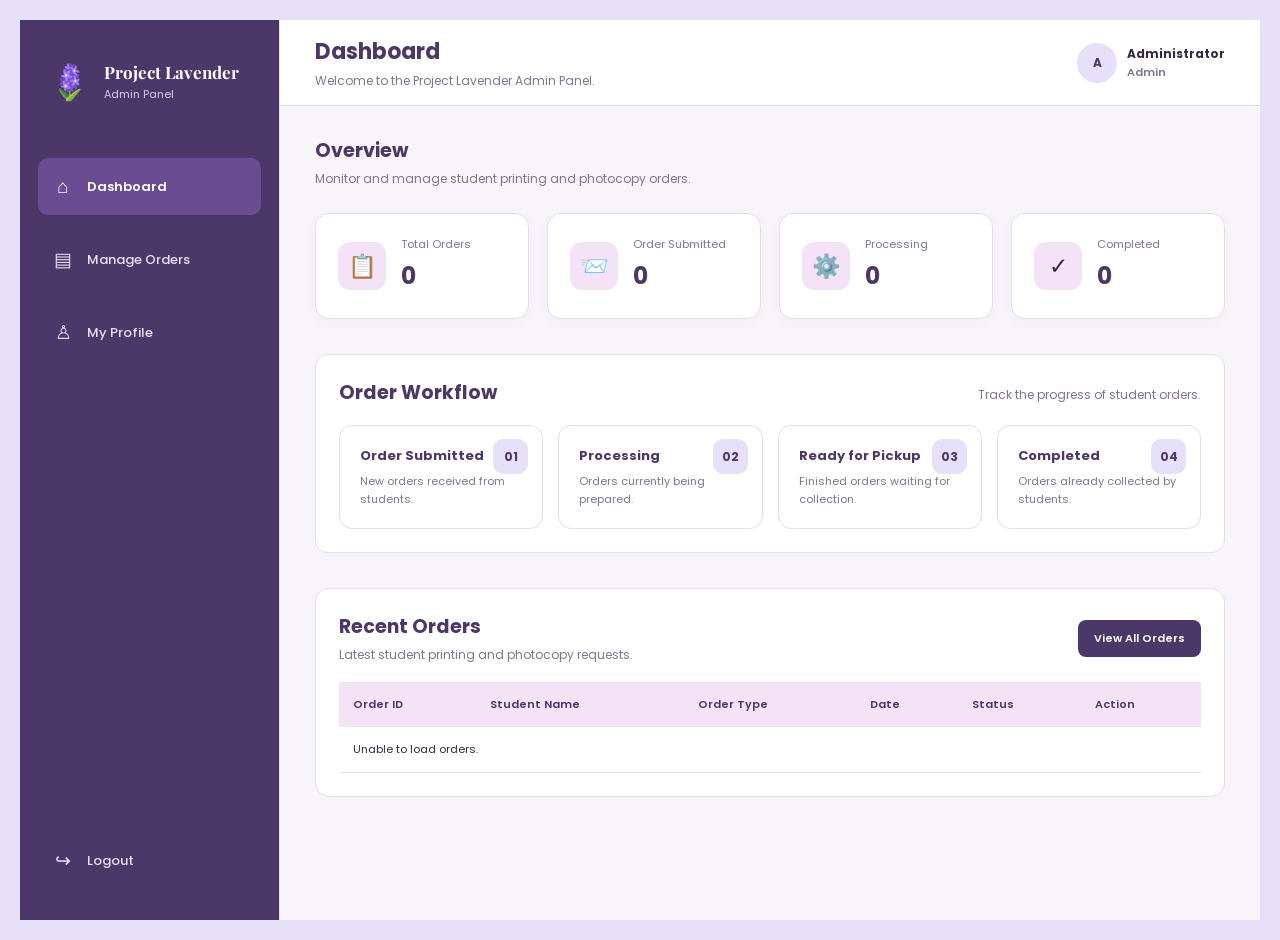
==== commit cc22b526: "Update sidebar navigation with My Profile link Added a link to 'My Profile' in the sidebar navigatio" ====
--- a/admin_dashboard.html
+++ b/admin_dashboard.html
@@ -34,6 +34,10 @@
                 <a href="admin_order.html" class="nav-link">
                     <span>▤</span>
                     Manage Orders
+                </a>
+                <a href="admin_profile.html" class="nav-link">
+                    <span>♙</span>
+                    My Profile
                 </a>
             </nav>
 
